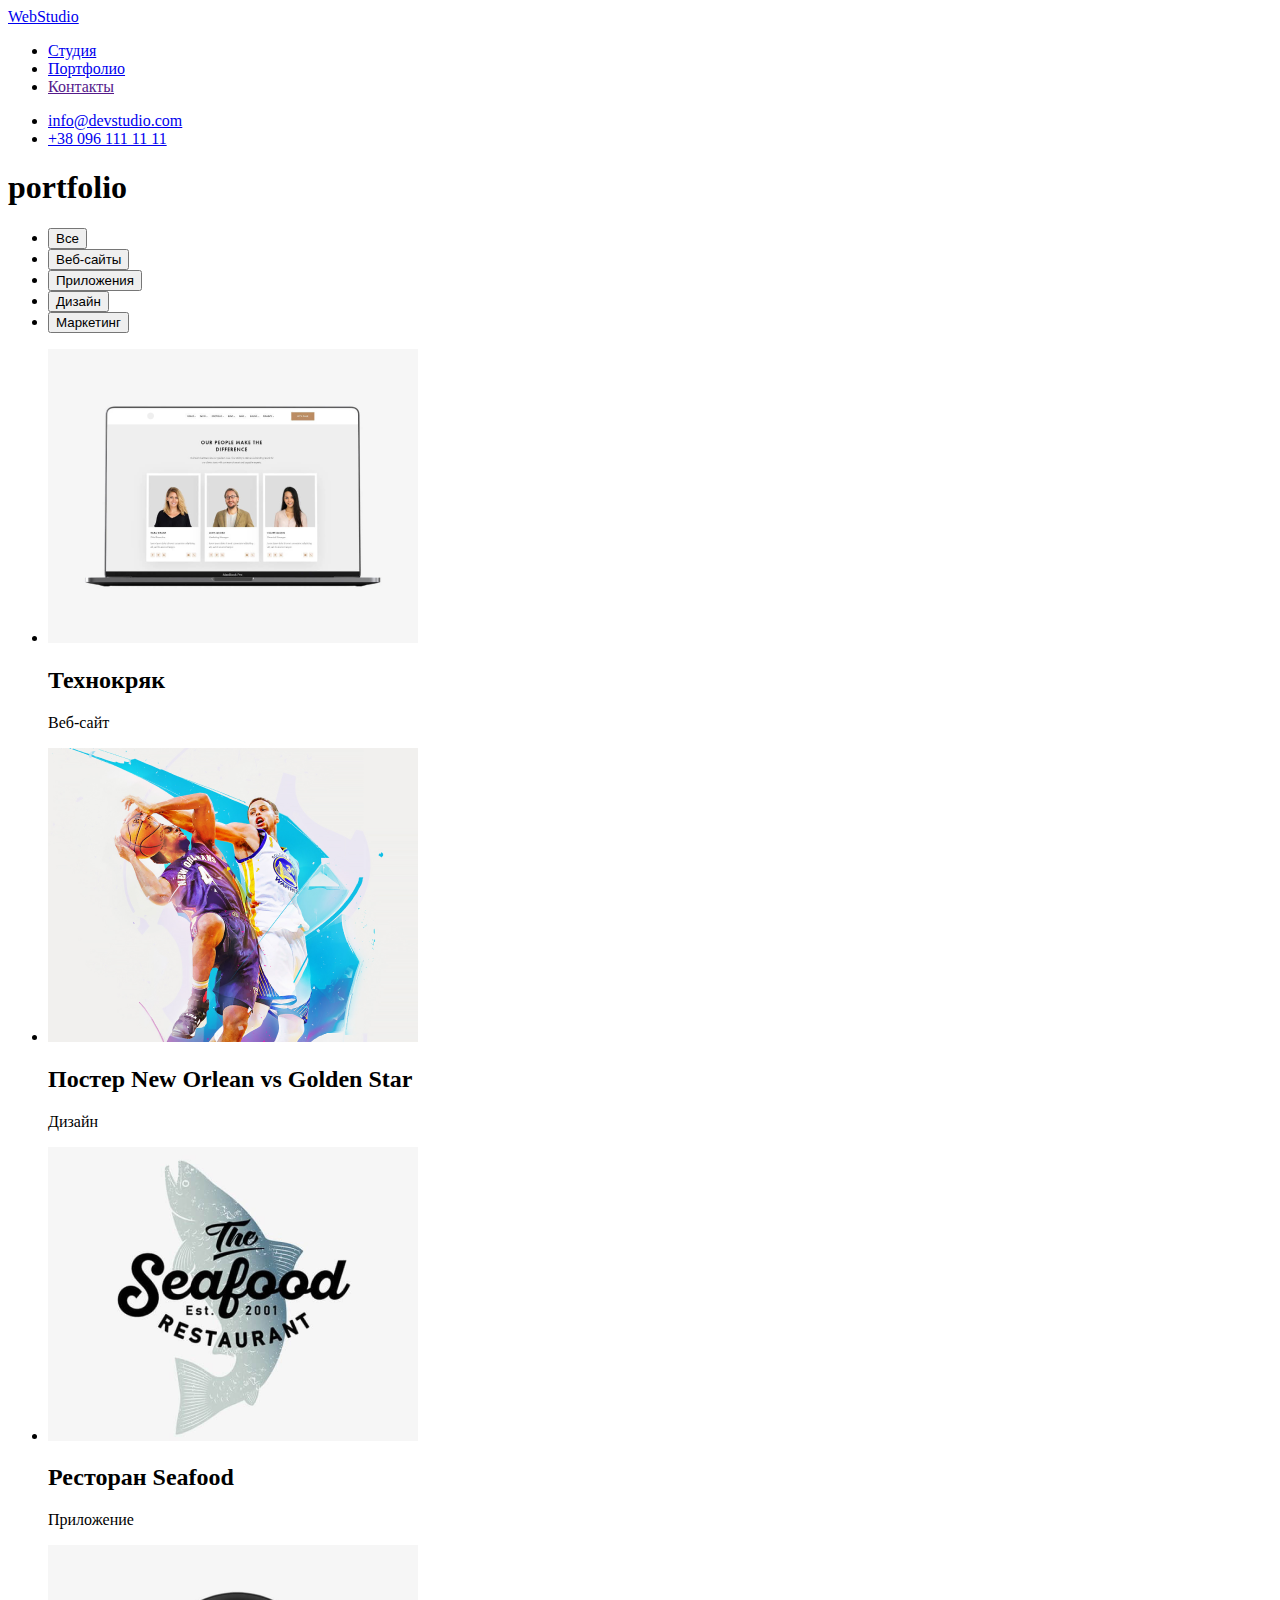
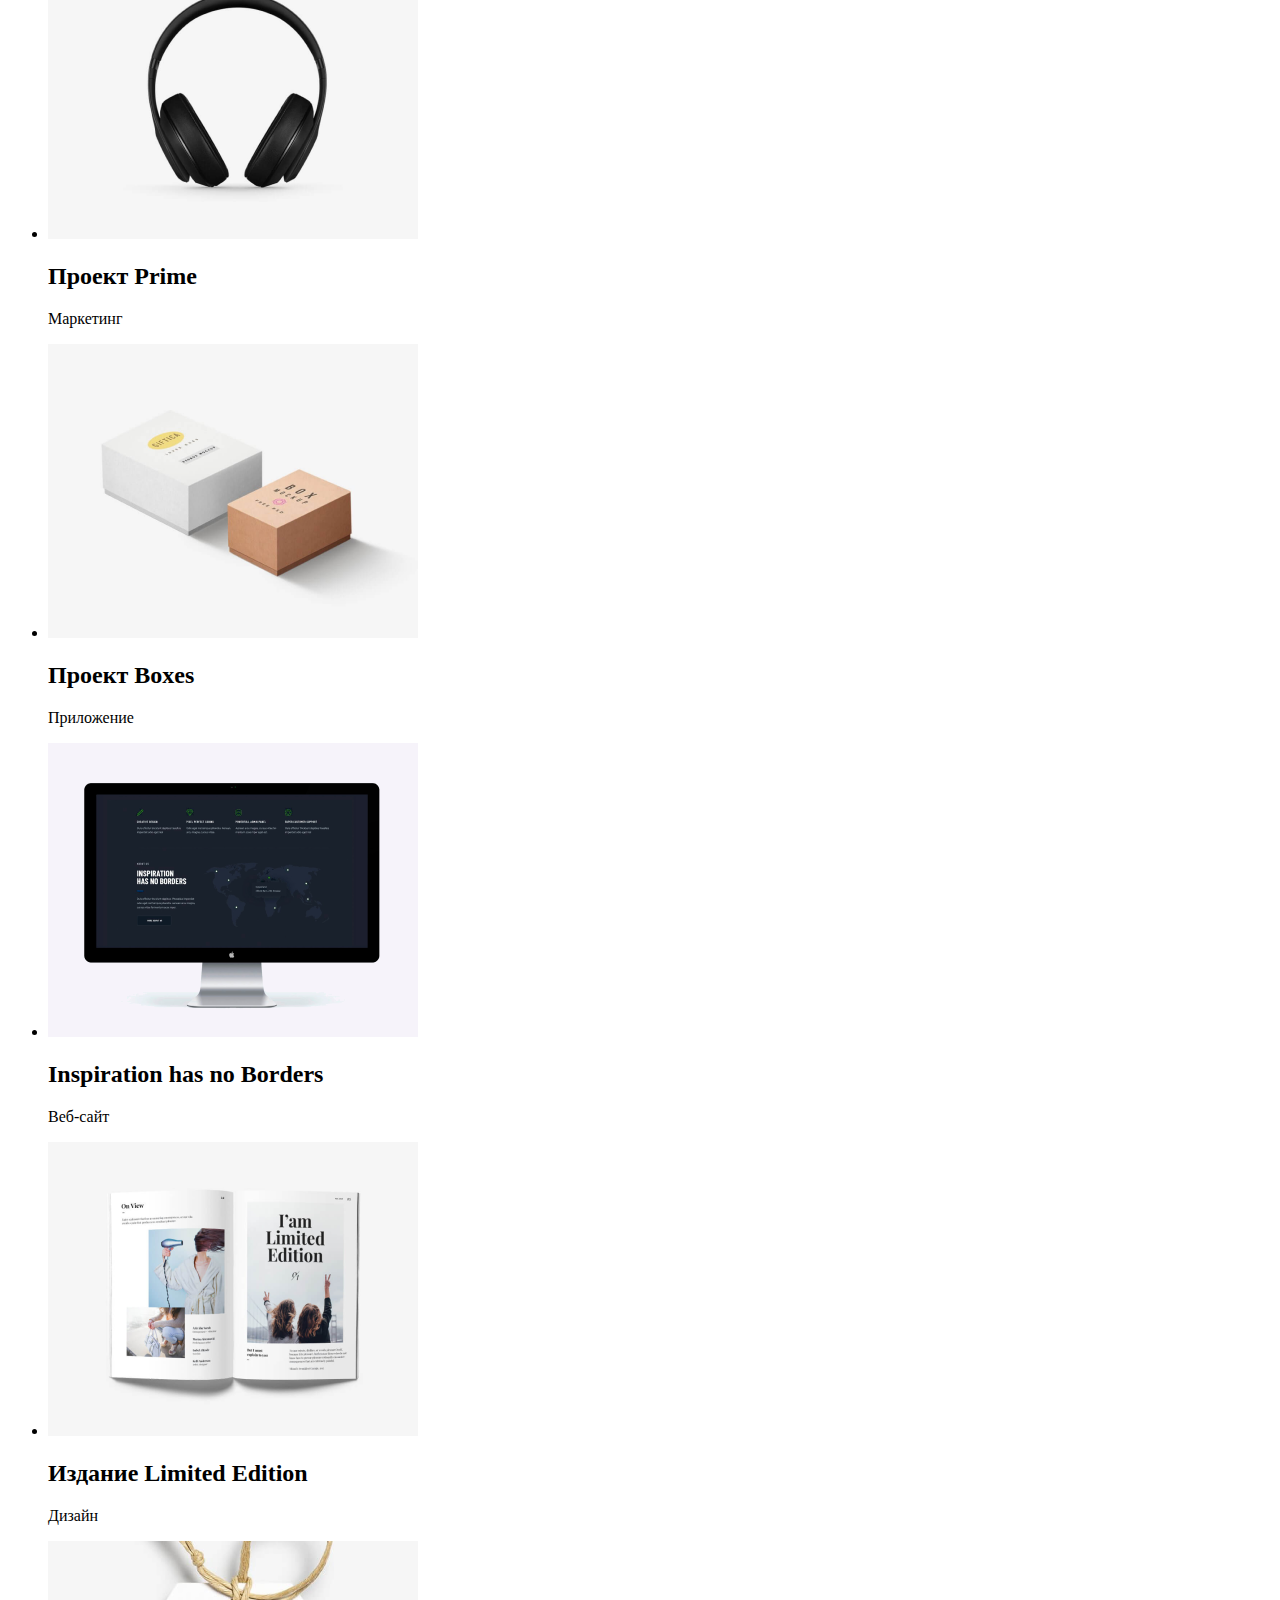
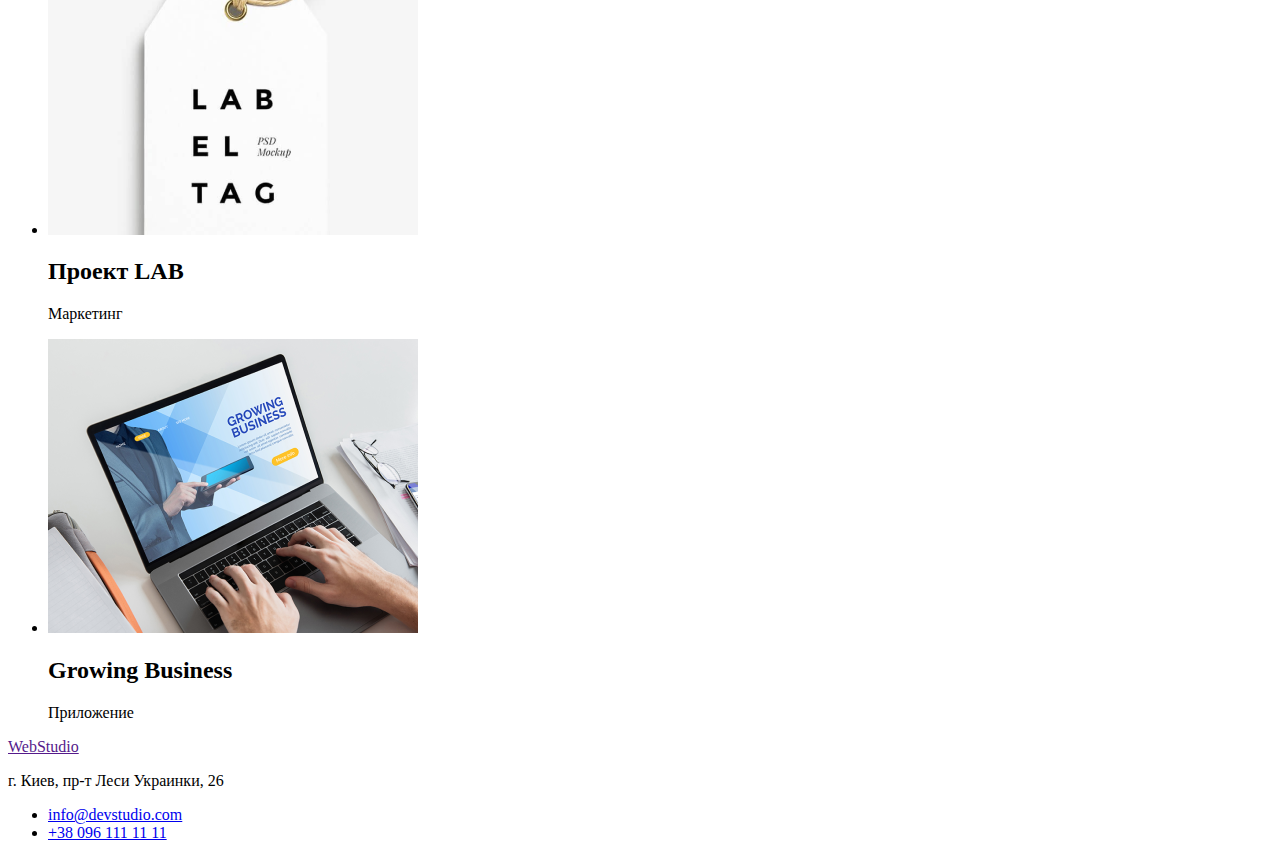
==== portfolio.html @ a1918a0c "hw-2-commit-1" ====
<!DOCTYPE html>
<html lang="ru">
  <head>
    <meta charset="UTF-8" />
    <meta name="viewport" content="width=device-width, initial-scale=1.0" />
    <title>Document</title>
    <link
      href="https://fonts.googleapis.com/css2?family=Raleway:wght@400;700&family=Roboto:wght@400;700&display=swap"
      rel="stylesheet"
    />
    <link rel="stylesheet" href="./css/styles.css" />
  </head>

  <body>
    <header>
      <nav>
        <a href="./index.html">
          WebStudio
        </a>

        <ul class="header-link">
          <li>
            <a href="./index.html">
              Студия
            </a>
          </li>
          <li>
            <a href="./portfolio.html">
              Портфолио
            </a>
          </li>
          <li>
            <a href="">
              Контакты
            </a>
          </li>
        </ul>
      </nav>
      <ul>
        <li>
          <a href="mailto:info@devstudio.com">info@devstudio.com</a>
        </li>

        <li>
          <a href="tel:+380961111111">+38 096 111 11 11</a>
        </li>
      </ul>
    </header>
    <main>
      <h1>portfolio</h1>
      <section>
        <ul>
          <li><button type="button">Все</button></li>
          <li><button type="button">Веб-сайты</button></li>
          <li><button type="button">Приложения</button></li>
          <li><button type="button">Дизайн</button></li>
          <li><button type="button">Маркетинг</button></li>
        </ul>

        <ul>
          <li>
            <img src="./img/portfolio1.png" alt="ноутбук с сайтом на экране" />
            <h2>Технокряк</h2>
            <p>Веб-сайт</p>
          </li>
          <li>
            <img src="./img/portfolio2.png" alt="постер с баскетболом" />
            <h2>Постер New Orlean vs Golden Star</h2>
            <p>Дизайн</p>
          </li>
          <li>
            <img src="./img/portfolio3.png" alt="логотип рыбного ресторана" />
            <h2>Ресторан Seafood</h2>
            <p>Приложение</p>
          </li>
          <li>
            <img src="./img/portfolio4.png  " alt="наушники" />
            <h2>Проект Prime</h2>
            <p>Маркетинг</p>
          </li>
          <li>
            <img src="./img/portfolio5.png" alt="две коробки" />
            <h2>Проект Boxes</h2>
            <p>Приложение</p>
          </li>
          <li>
            <img src="./img/portfolio6.png" alt="экран компьютера" />
            <h2>Inspiration has no Borders</h2>
            <p>Веб-сайт</p>
          </li>
          <li>
            <img src="./img/portfolio7.png" alt="открытая книга" />
            <h2>Издание Limited Edition</h2>
            <p>Дизайн</p>
          </li>
          <li>
            <img src="./img/portfolio8.png" alt="лейбл" />
            <h2>Проект LAB</h2>
            <p>Маркетинг</p>
          </li>
          <li>
            <img src="./img/portfolio9.png" alt="ноутбук" />
            <h2>Growing Business</h2>
            <p>Приложение</p>
          </li>
        </ul>
      </section>
    </main>
    <footer>
      <a href="">
        WebStudio
      </a>

      <p>г. Киев, пр-т Леси Украинки, 26</p>
      <ul>
        <li>
          <a href="mailto:info@devstudio.com">info@devstudio.com</a>
        </li>
        <li>
          <a href="tel:+380961111111">+38 096 111 11 11</a>
        </li>
      </ul>
    </footer>
  </body>
</html>
---- css/styles.css ----
.header {
  background-color: white;
a:hover {
  color: red;
}
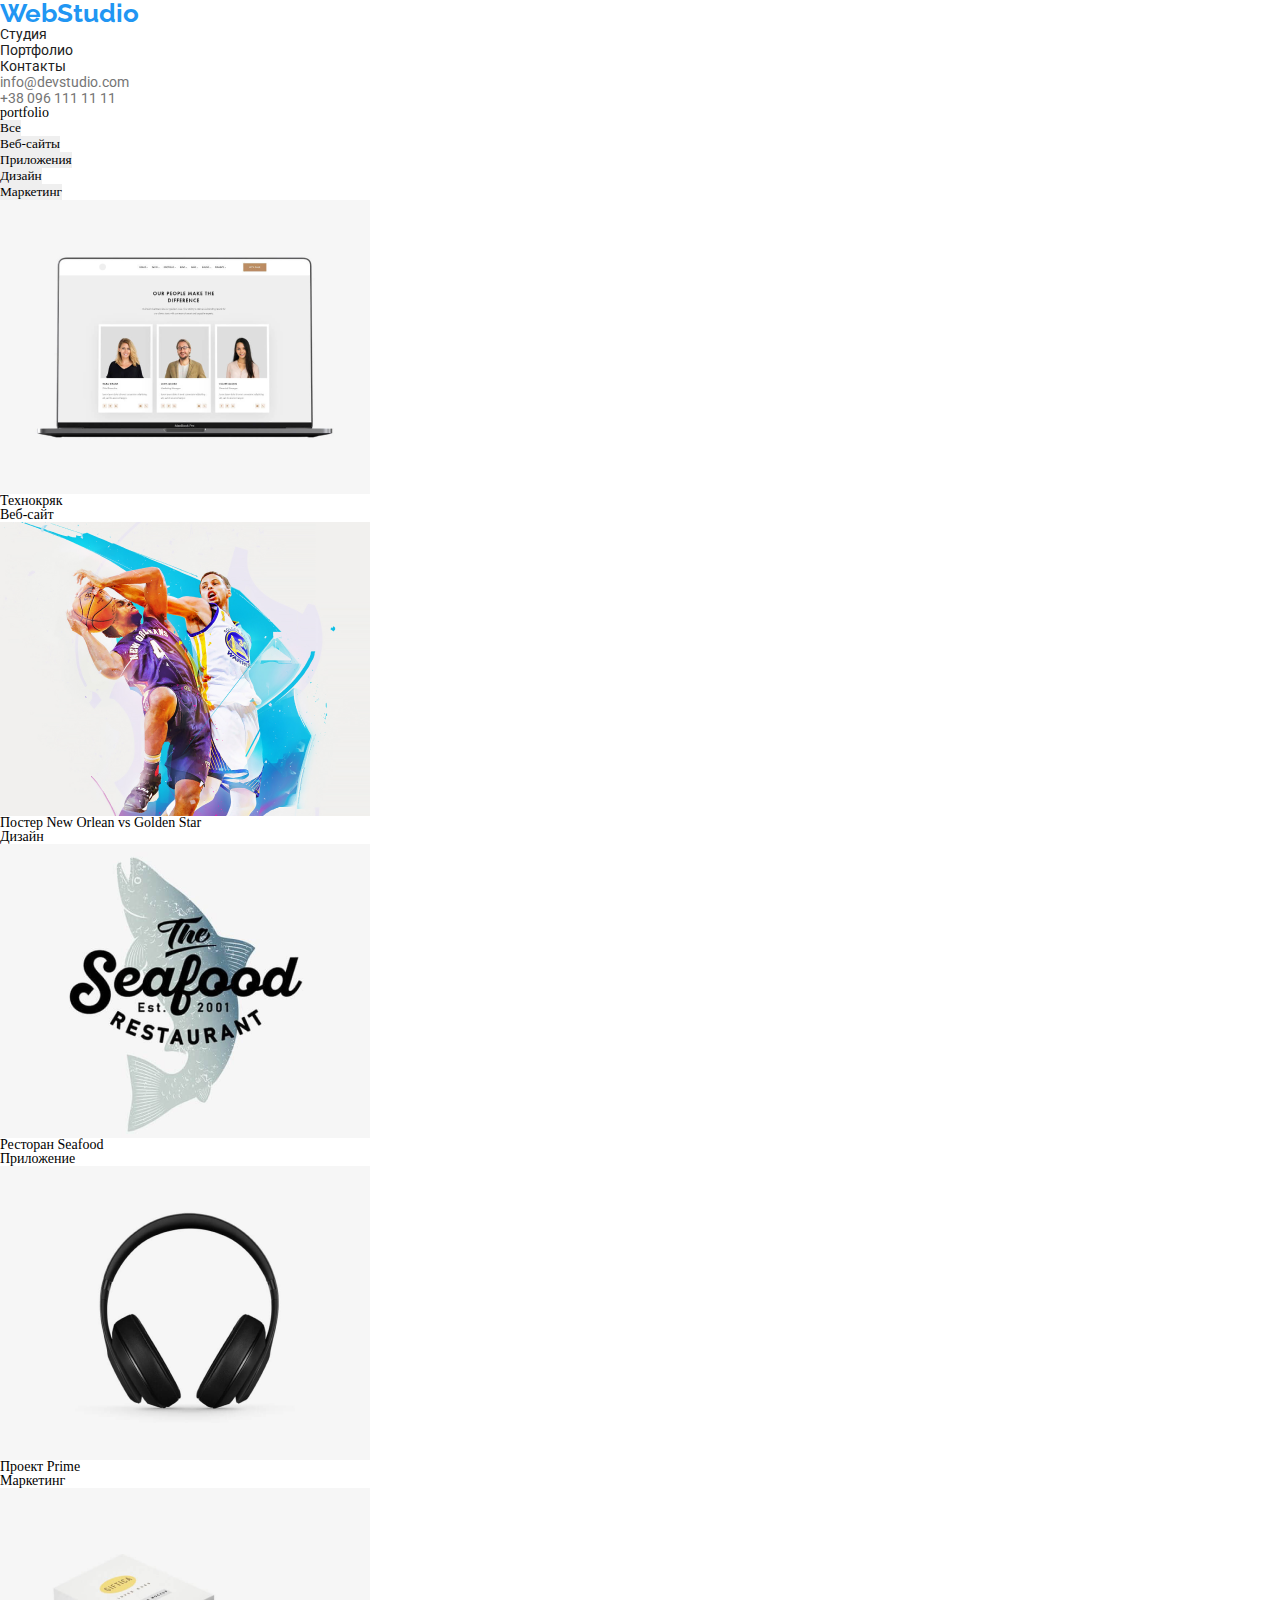
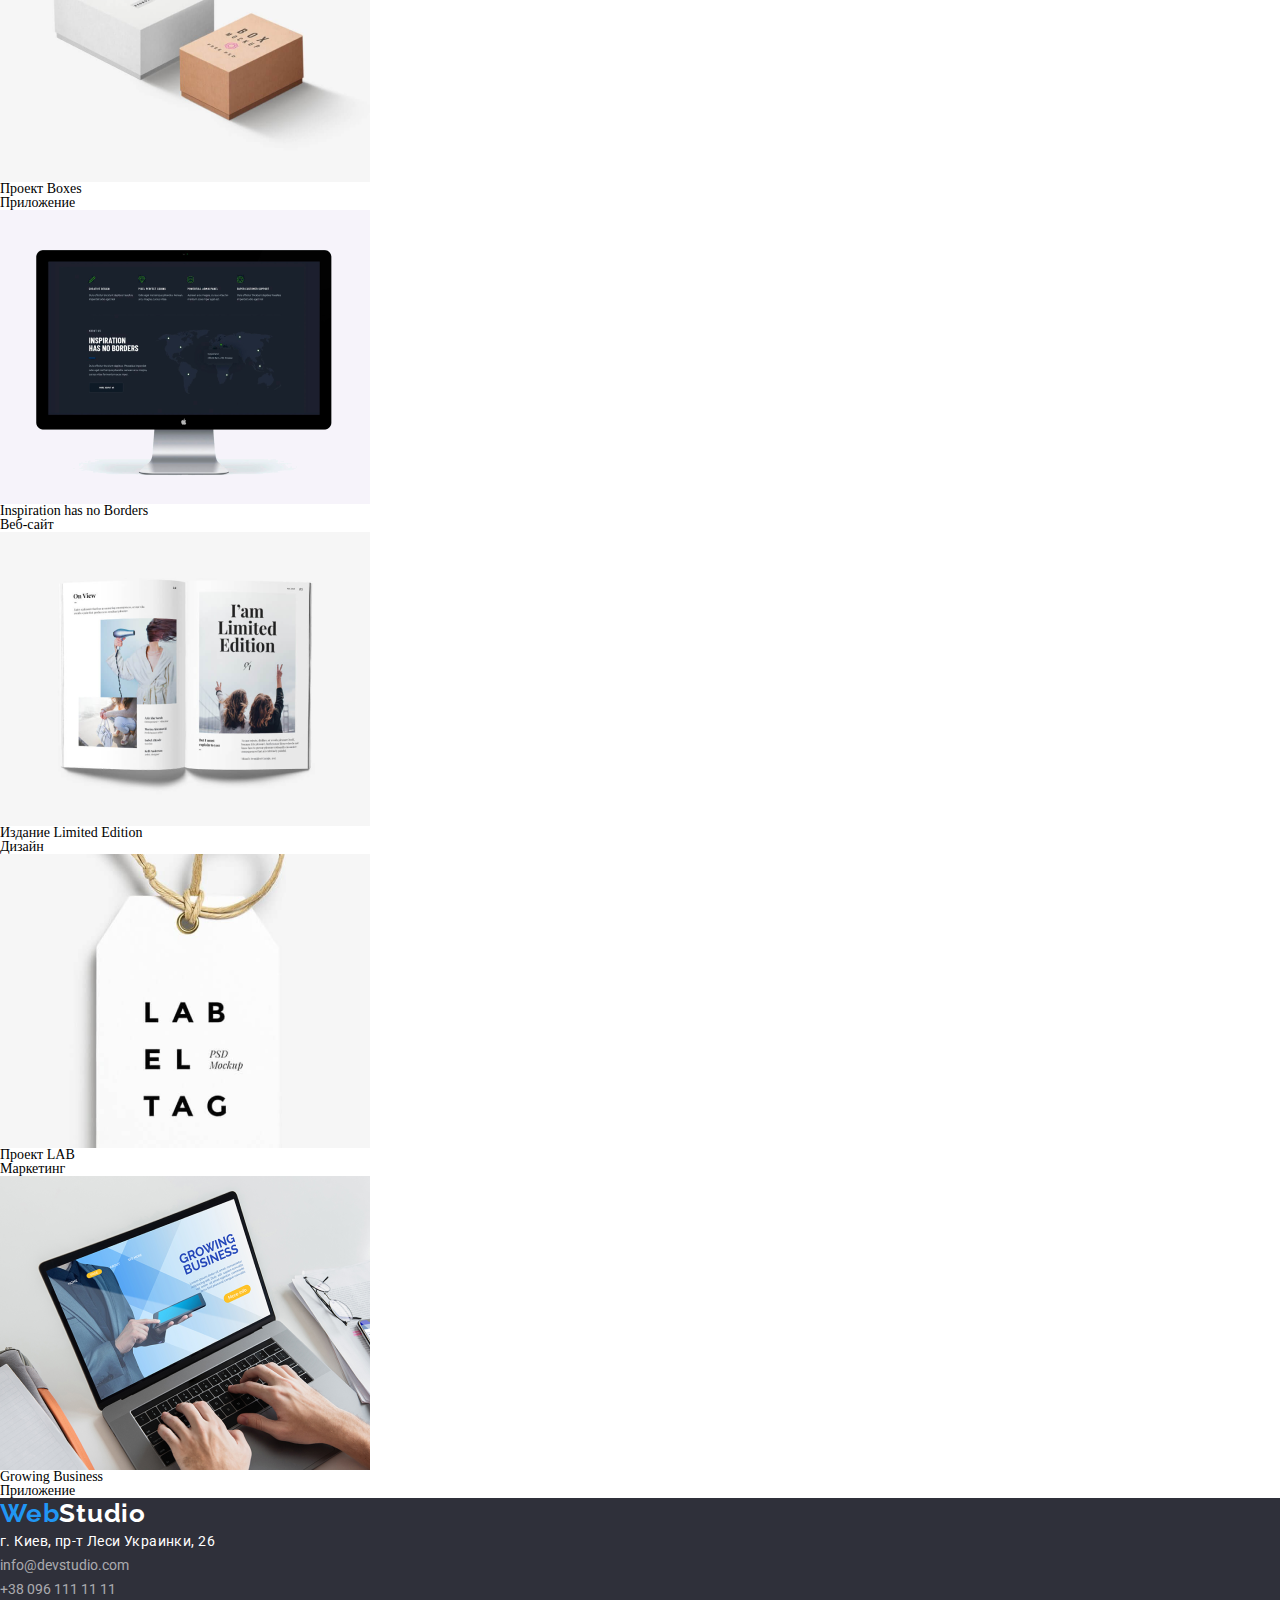
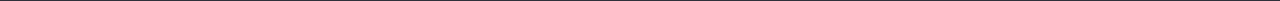
==== commit 3333541f: "monday code" ====
--- a/portfolio.html
+++ b/portfolio.html
@@ -8,41 +8,44 @@
       href="https://fonts.googleapis.com/css2?family=Raleway:wght@400;700&family=Roboto:wght@400;700&display=swap"
       rel="stylesheet"
     />
+    <link rel="stylesheet" href="./css/normalize.css" />
     <link rel="stylesheet" href="./css/styles.css" />
   </head>
-
   <body>
-    <header>
+    <header class="header-bg">
       <nav>
-        <a href="./index.html">
-          WebStudio
+        <a class="webstudio" href="./index.html">
+          <span class="web-blue">Web</span>Studio
         </a>
 
-        <ul class="header-link">
+        <ul class="header-ul-style">
           <li>
-            <a href="./index.html">
+            <a class="header-ul-style" href="./index.html">
               Студия
             </a>
           </li>
           <li>
-            <a href="./portfolio.html">
+            <a class="header-ul-style" href="./portfolio.html">
               Портфолио
             </a>
           </li>
           <li>
-            <a href="">
+            <a class="header-ul-style" href="">
               Контакты
             </a>
           </li>
         </ul>
       </nav>
-      <ul>
+      <ul class="header-contacts">
         <li>
-          <a href="mailto:info@devstudio.com">info@devstudio.com</a>
+          <a class="header-contacts" href="mailto:info@devstudio.com"
+            >info@devstudio.com</a
+          >
         </li>
-
         <li>
-          <a href="tel:+380961111111">+38 096 111 11 11</a>
+          <a class="header-contacts" href="tel:+380961111111"
+            >+38 096 111 11 11</a
+          >
         </li>
       </ul>
     </header>
@@ -107,17 +110,20 @@
       </section>
     </main>
     <footer>
-      <a href="">
-        WebStudio
+      <a class="webstudio-footer" href="./index.html">
+        <span class="web-blue">Web</span>Studio
       </a>
-
-      <p>г. Киев, пр-т Леси Украинки, 26</p>
+      <p class="footer-text">г. Киев, пр-т Леси Украинки, 26</p>
       <ul>
         <li>
-          <a href="mailto:info@devstudio.com">info@devstudio.com</a>
+          <a class="footer-contacts" href="mailto:info@devstudio.com"
+            >info@devstudio.com</a
+          >
         </li>
         <li>
-          <a href="tel:+380961111111">+38 096 111 11 11</a>
+          <a class="footer-contacts" href="tel:+380961111111"
+            >+38 096 111 11 11</a
+          >
         </li>
       </ul>
     </footer>
--- a/css/styles.css
+++ b/css/styles.css
@@ -1,5 +1,164 @@
-.header {
-  background-color: white;
+:root {
+  --main-bg-color: rgb(255, 255, 255);
+  --mainfont: Roboto;
+  --scndfont: Raleway;
+  --actcolor: #2196f3;
+}
+.header-bg {
+  background-color: var(--main-bg-color);
+}
 a:hover {
-  color: red;
+  color: var(--actcolor);
 }
+a:focus {
+  color: var(--actcolor);
+}
+.webstudio {
+  font-family: var(--scndfont);
+  font-style: normal;
+  font-weight: bold;
+  font-size: 26px;
+  color: #212121;
+}
+.web-blue {
+  color: var(--actcolor);
+}
+.header-ul-style {
+  font-family: var(--mainfont);
+  font-style: normal;
+  font-weight: 400;
+  font-size: 14px;
+  line-height: 16px;
+  color: #212121;
+}
+.header-contacts {
+  font-family: var(--mainfont);
+  font-style: normal;
+  font-weight: 400;
+  font-size: 14px;
+  line-height: 16px;
+  color: #757575;
+}
+.main-up {
+  background: #2f303a;
+  margin: 0px 0px 94px 0px;
+}
+.h1-class {
+  font-family: var(--mainfont);
+  font-style: normal;
+  font-weight: 900;
+  font-size: 44px;
+  line-height: 60px;
+  text-align: center;
+  letter-spacing: 0.06em;
+  text-transform: uppercase;
+  color: #ffffff;
+}
+.top-button {
+  background: #2196f3;
+  box-shadow: 0px 4px 4px rgba(0, 0, 0, 0.15);
+  border-radius: 4px;
+  font-family: var(--mainfont);
+  font-style: normal;
+  font-weight: bold;
+  color: #ffffff;
+}
+.h2-class {
+  display: none;
+}
+.four-peq {
+  margin: 0px 0px 94px 0px;
+}
+.four-peq-h3 {
+  font-family: Roboto;
+  font-style: normal;
+  font-weight: bold;
+  font-size: 14px;
+  line-height: 16px;
+  letter-spacing: 0.03em;
+  text-transform: uppercase;
+  color: #212121;
+}
+.four-peq-text {
+  font-family: Roboto;
+  font-style: normal;
+  font-weight: normal;
+  font-size: 14px;
+  line-height: 24px;
+  letter-spacing: 0.03em;
+  color: #757575;
+}
+.h2-chem {
+  font-family: Roboto;
+  font-style: normal;
+  font-weight: bold;
+  font-size: 36px;
+  line-height: 42px;
+  text-align: center;
+  letter-spacing: 0.03em;
+  color: #212121;
+}
+.chem-ul {
+  padding: auto;
+  margin: auto;
+}
+.team {
+}
+.team-h2 {
+  font-family: Roboto;
+  font-style: normal;
+  font-weight: bold;
+  font-size: 36px;
+  line-height: 42px;
+  text-align: center;
+  letter-spacing: 0.03em;
+  color: #212121;
+}
+.team-h3 {
+  font-family: Roboto;
+  font-style: normal;
+  font-weight: bold;
+  font-size: 14px;
+  line-height: 16px;
+  letter-spacing: 0.03em;
+  text-transform: uppercase;
+  color: #212121;
+}
+.team-text {
+  font-family: Roboto;
+  font-style: normal;
+  font-weight: normal;
+  font-size: 14px;
+  line-height: 24px;
+  letter-spacing: 0.03em;
+  color: #757575;
+}
+footer {
+  background: #2f303a;
+}
+.webstudio-footer {
+  font-family: Raleway;
+  font-style: normal;
+  font-weight: bold;
+  font-size: 26px;
+  line-height: 31px;
+  letter-spacing: 0.03em;
+  color: rgb(255, 255, 255);
+}
+.footer-text {
+  font-family: Roboto;
+  font-style: normal;
+  font-weight: normal;
+  font-size: 14px;
+  line-height: 24px;
+  letter-spacing: 0.03em;
+  color: #ffffff;
+}
+.footer-contacts {
+  font-family: Roboto;
+  font-style: normal;
+  font-weight: normal;
+  font-size: 14px;
+  line-height: 24px;
+  color: rgba(255, 255, 255, 0.6);
+}
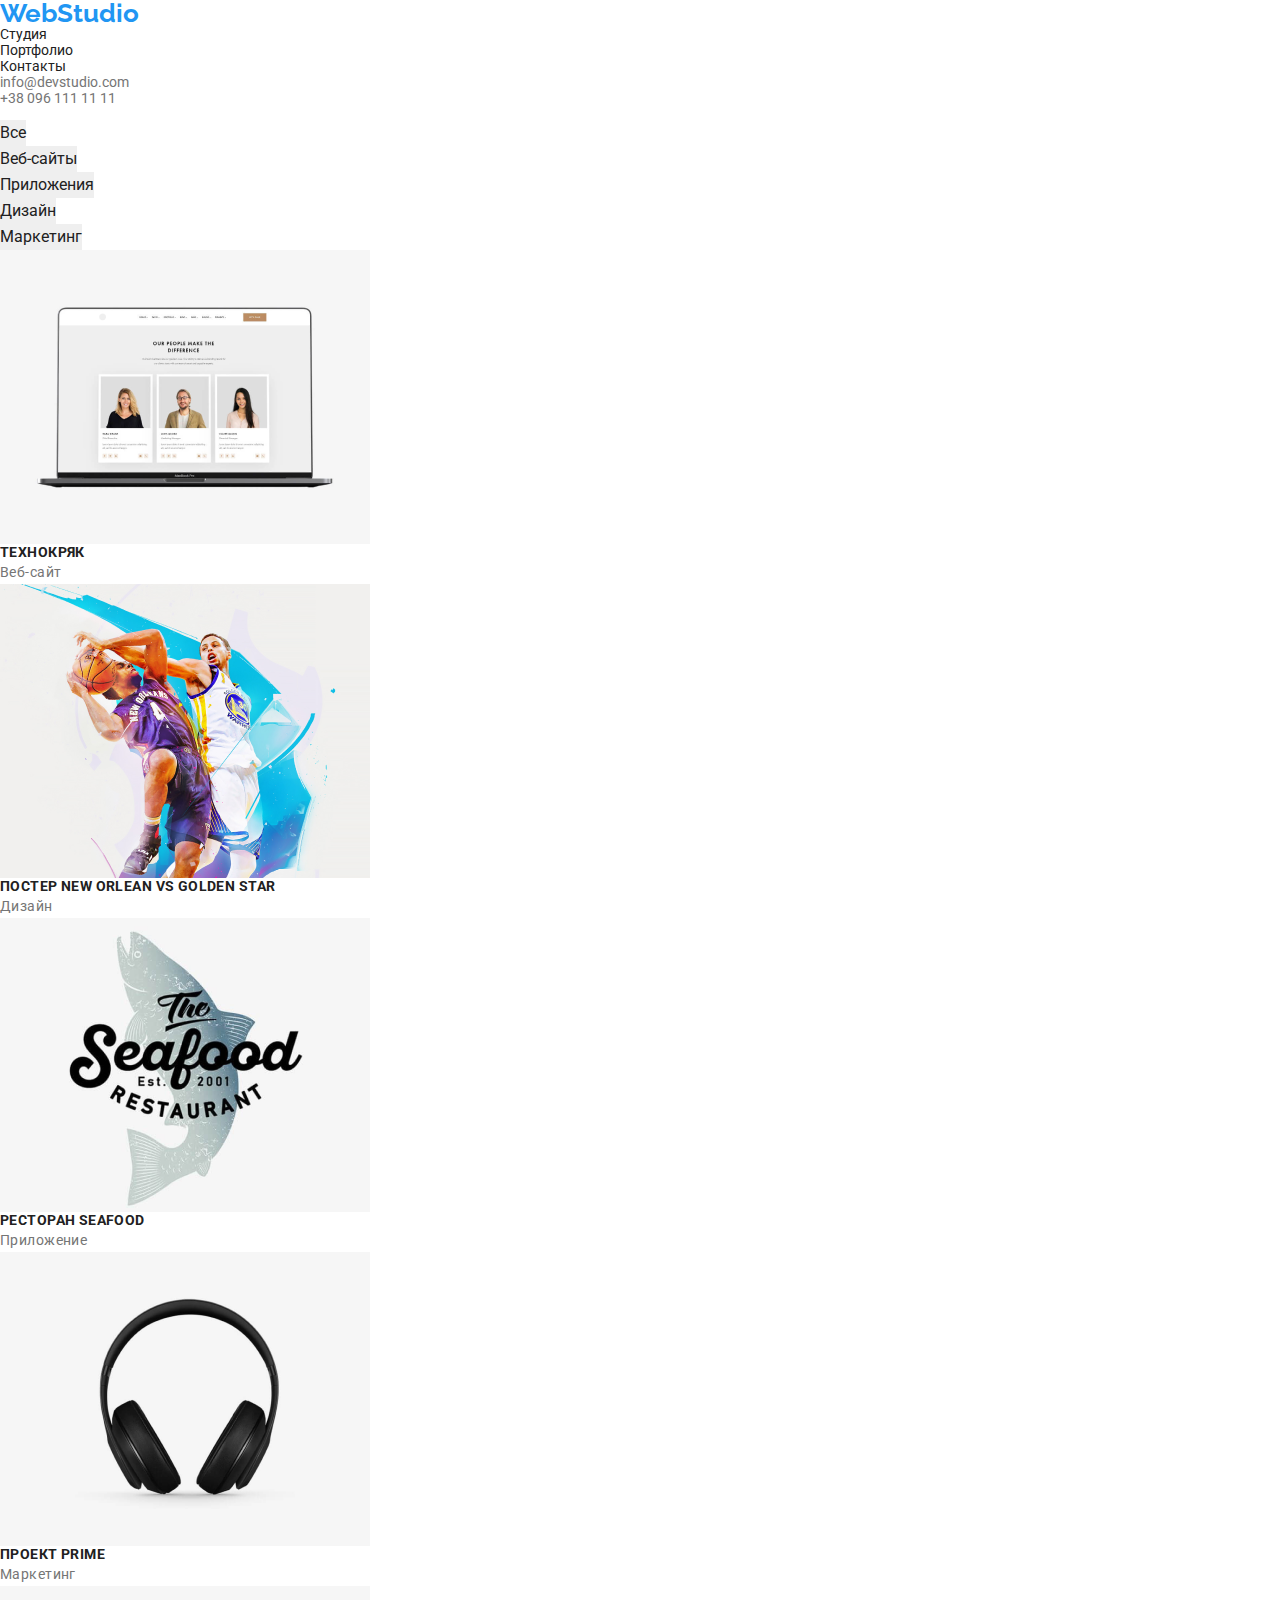
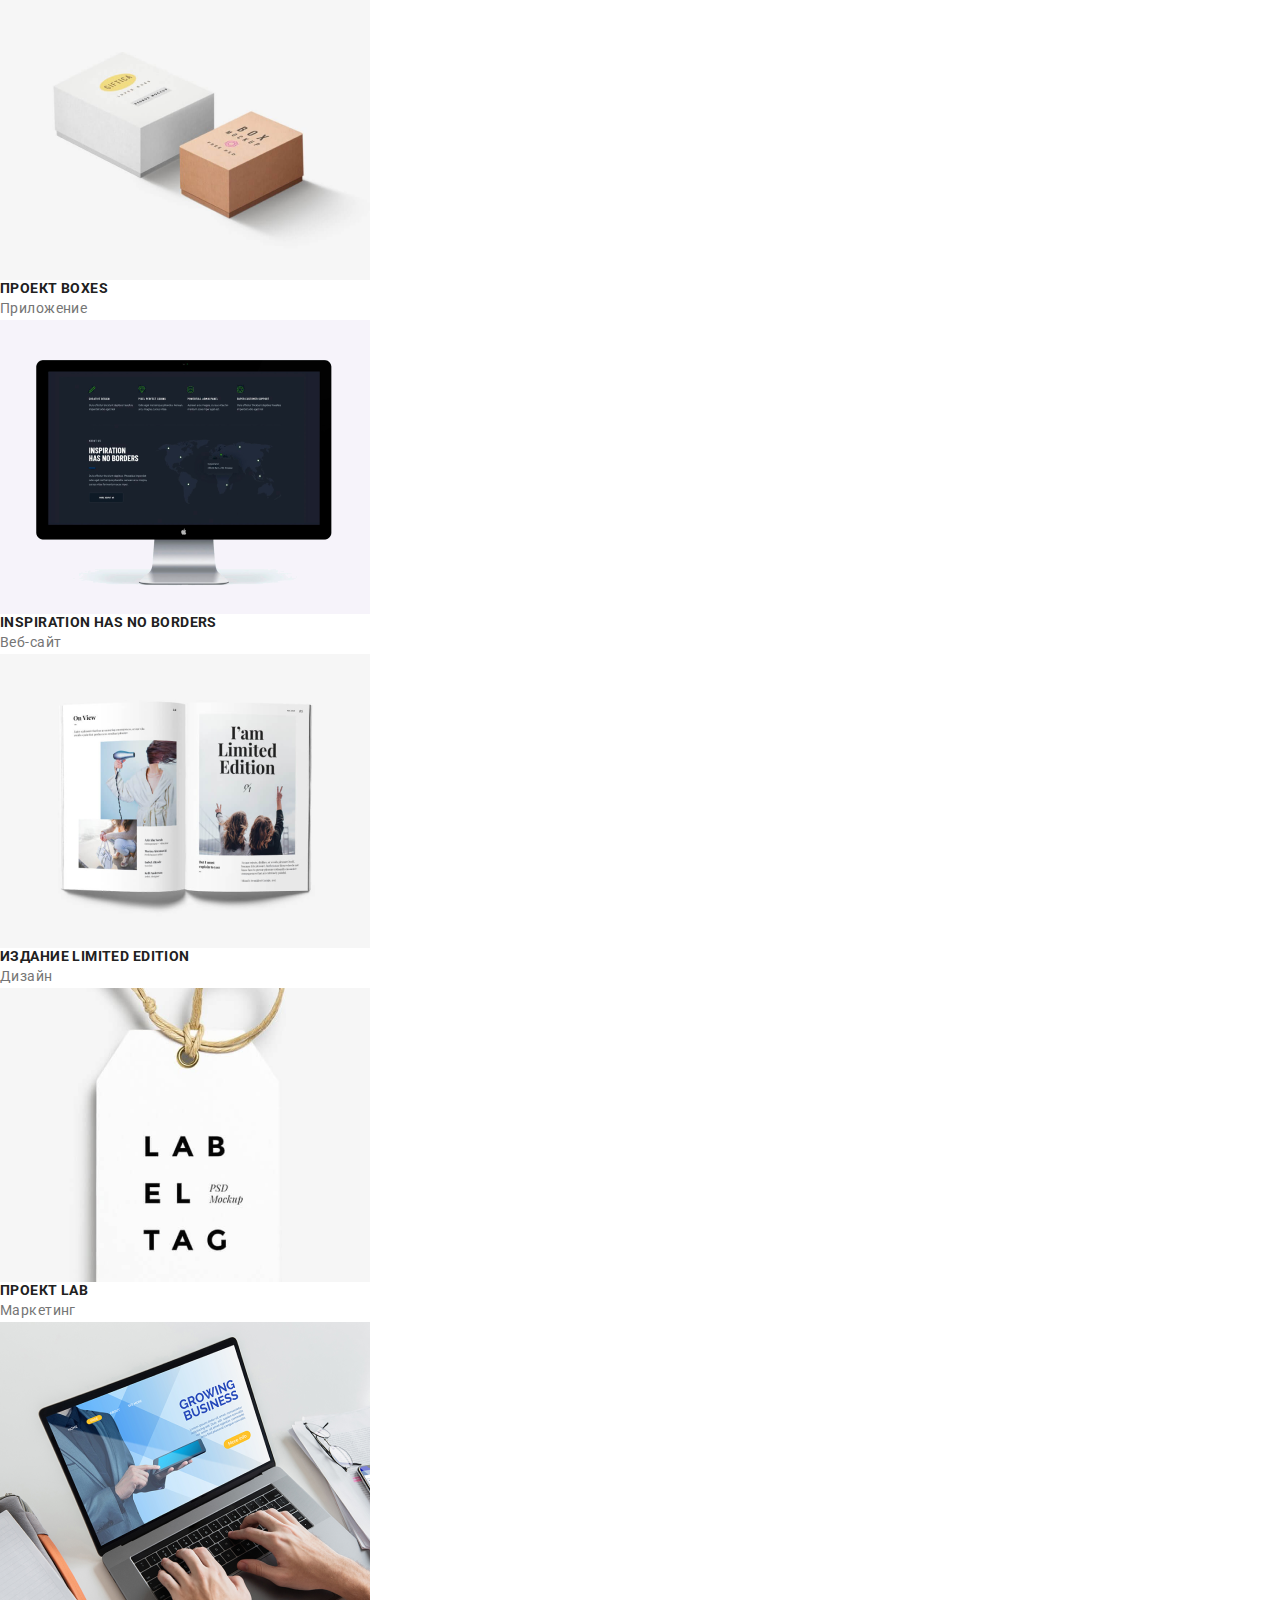
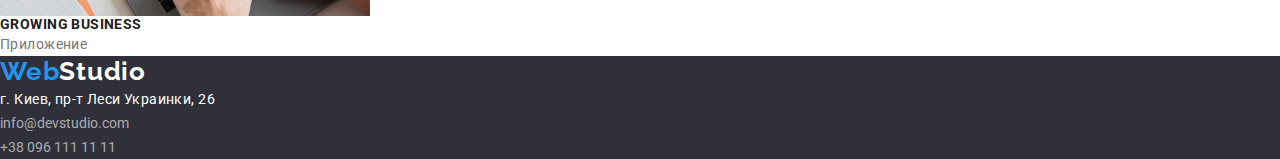
==== commit 6193c3f8: "hw-02-finish" ====
--- a/portfolio.html
+++ b/portfolio.html
@@ -50,61 +50,69 @@
       </ul>
     </header>
     <main>
-      <h1>portfolio</h1>
+      <h1 class="h1-portfolio">portfolio</h1>
       <section>
         <ul>
-          <li><button type="button">Все</button></li>
-          <li><button type="button">Веб-сайты</button></li>
-          <li><button type="button">Приложения</button></li>
-          <li><button type="button">Дизайн</button></li>
-          <li><button type="button">Маркетинг</button></li>
+          <li><button class="button-portfolio" type="button">Все</button></li>
+          <li>
+            <button class="button-portfolio" type="button">Веб-сайты</button>
+          </li>
+          <li>
+            <button class="button-portfolio" type="button">Приложения</button>
+          </li>
+          <li>
+            <button class="button-portfolio" type="button">Дизайн</button>
+          </li>
+          <li>
+            <button class="button-portfolio" type="button">Маркетинг</button>
+          </li>
         </ul>
 
         <ul>
           <li>
             <img src="./img/portfolio1.png" alt="ноутбук с сайтом на экране" />
-            <h2>Технокряк</h2>
-            <p>Веб-сайт</p>
+            <h2 class="team-h3">Технокряк</h2>
+            <p class="team-text">Веб-сайт</p>
           </li>
           <li>
             <img src="./img/portfolio2.png" alt="постер с баскетболом" />
-            <h2>Постер New Orlean vs Golden Star</h2>
-            <p>Дизайн</p>
+            <h2 class="team-h3">Постер New Orlean vs Golden Star</h2>
+            <p class="team-text">Дизайн</p>
           </li>
           <li>
             <img src="./img/portfolio3.png" alt="логотип рыбного ресторана" />
-            <h2>Ресторан Seafood</h2>
-            <p>Приложение</p>
+            <h2 class="team-h3">Ресторан Seafood</h2>
+            <p class="team-text">Приложение</p>
           </li>
           <li>
             <img src="./img/portfolio4.png  " alt="наушники" />
-            <h2>Проект Prime</h2>
-            <p>Маркетинг</p>
+            <h2 class="team-h3">Проект Prime</h2>
+            <p class="team-text">Маркетинг</p>
           </li>
           <li>
             <img src="./img/portfolio5.png" alt="две коробки" />
-            <h2>Проект Boxes</h2>
-            <p>Приложение</p>
+            <h2 class="team-h3">Проект Boxes</h2>
+            <p class="team-text">Приложение</p>
           </li>
           <li>
             <img src="./img/portfolio6.png" alt="экран компьютера" />
-            <h2>Inspiration has no Borders</h2>
-            <p>Веб-сайт</p>
+            <h2 class="team-h3">Inspiration has no Borders</h2>
+            <p class="team-text">Веб-сайт</p>
           </li>
           <li>
             <img src="./img/portfolio7.png" alt="открытая книга" />
-            <h2>Издание Limited Edition</h2>
-            <p>Дизайн</p>
+            <h2 class="team-h3">Издание Limited Edition</h2>
+            <p class="team-text">Дизайн</p>
           </li>
           <li>
             <img src="./img/portfolio8.png" alt="лейбл" />
-            <h2>Проект LAB</h2>
-            <p>Маркетинг</p>
+            <h2 class="team-h3">Проект LAB</h2>
+            <p class="team-text">Маркетинг</p>
           </li>
           <li>
             <img src="./img/portfolio9.png" alt="ноутбук" />
-            <h2>Growing Business</h2>
-            <p>Приложение</p>
+            <h2 class="team-h3">Growing Business</h2>
+            <p class="team-text">Приложение</p>
           </li>
         </ul>
       </section>
--- a/css/styles.css
+++ b/css/styles.css
@@ -70,7 +70,7 @@
   margin: 0px 0px 94px 0px;
 }
 .four-peq-h3 {
-  font-family: Roboto;
+  font-family: var(--mainfont);
   font-style: normal;
   font-weight: bold;
   font-size: 14px;
@@ -80,7 +80,7 @@
   color: #212121;
 }
 .four-peq-text {
-  font-family: Roboto;
+  font-family: var(--mainfont);
   font-style: normal;
   font-weight: normal;
   font-size: 14px;
@@ -89,7 +89,7 @@
   color: #757575;
 }
 .h2-chem {
-  font-family: Roboto;
+  font-family: var(--mainfont);
   font-style: normal;
   font-weight: bold;
   font-size: 36px;
@@ -105,7 +105,7 @@
 .team {
 }
 .team-h2 {
-  font-family: Roboto;
+  font-family: var(--mainfont);
   font-style: normal;
   font-weight: bold;
   font-size: 36px;
@@ -115,7 +115,7 @@
   color: #212121;
 }
 .team-h3 {
-  font-family: Roboto;
+  font-family: var(--mainfont);
   font-style: normal;
   font-weight: bold;
   font-size: 14px;
@@ -125,7 +125,7 @@
   color: #212121;
 }
 .team-text {
-  font-family: Roboto;
+  font-family: var(--mainfont);
   font-style: normal;
   font-weight: normal;
   font-size: 14px;
@@ -137,7 +137,7 @@
   background: #2f303a;
 }
 .webstudio-footer {
-  font-family: Raleway;
+  font-family: var(--scndfont);
   font-style: normal;
   font-weight: bold;
   font-size: 26px;
@@ -146,7 +146,7 @@
   color: rgb(255, 255, 255);
 }
 .footer-text {
-  font-family: Roboto;
+  font-family: var(--mainfont);
   font-style: normal;
   font-weight: normal;
   font-size: 14px;
@@ -155,10 +155,31 @@
   color: #ffffff;
 }
 .footer-contacts {
-  font-family: Roboto;
+  font-family: var(--mainfont);
   font-style: normal;
   font-weight: normal;
   font-size: 14px;
   line-height: 24px;
   color: rgba(255, 255, 255, 0.6);
 }
+.h1-portfolio {
+  opacity: 0;
+}
+.button-portfolio {
+  font-family: var(--mainfont);
+  font-style: normal;
+  font-weight: 400;
+  font-size: 16px;
+  line-height: 26px;
+  text-align: center;
+  color: #212121;
+}
+.button-portfolio:hover {
+  background: var(--actcolor);
+  box-shadow: 0px 4px 4px rgba(0, 0, 0, 0.15);
+  border-radius: 4px;
+  font-family: var(--mainfont);
+  font-style: normal;
+  font-weight: bold;
+  color: #ffffff;
+}
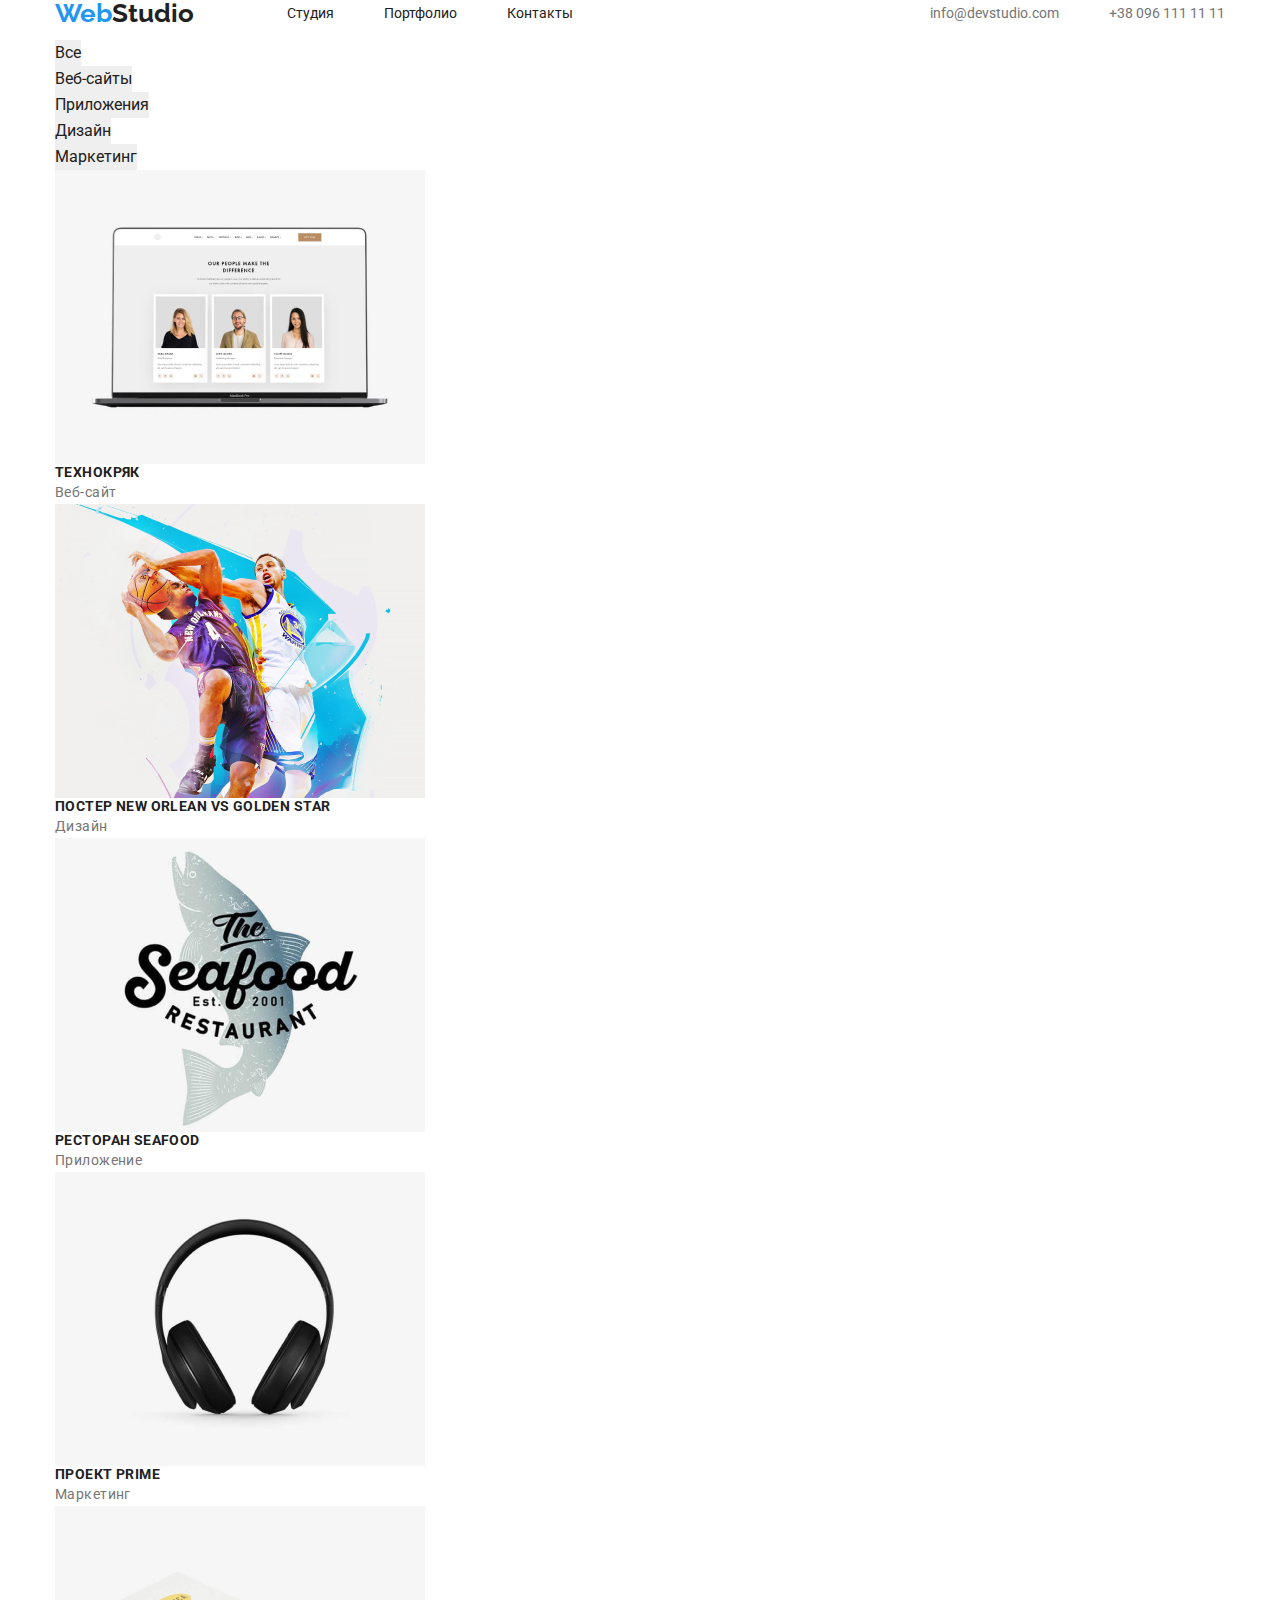
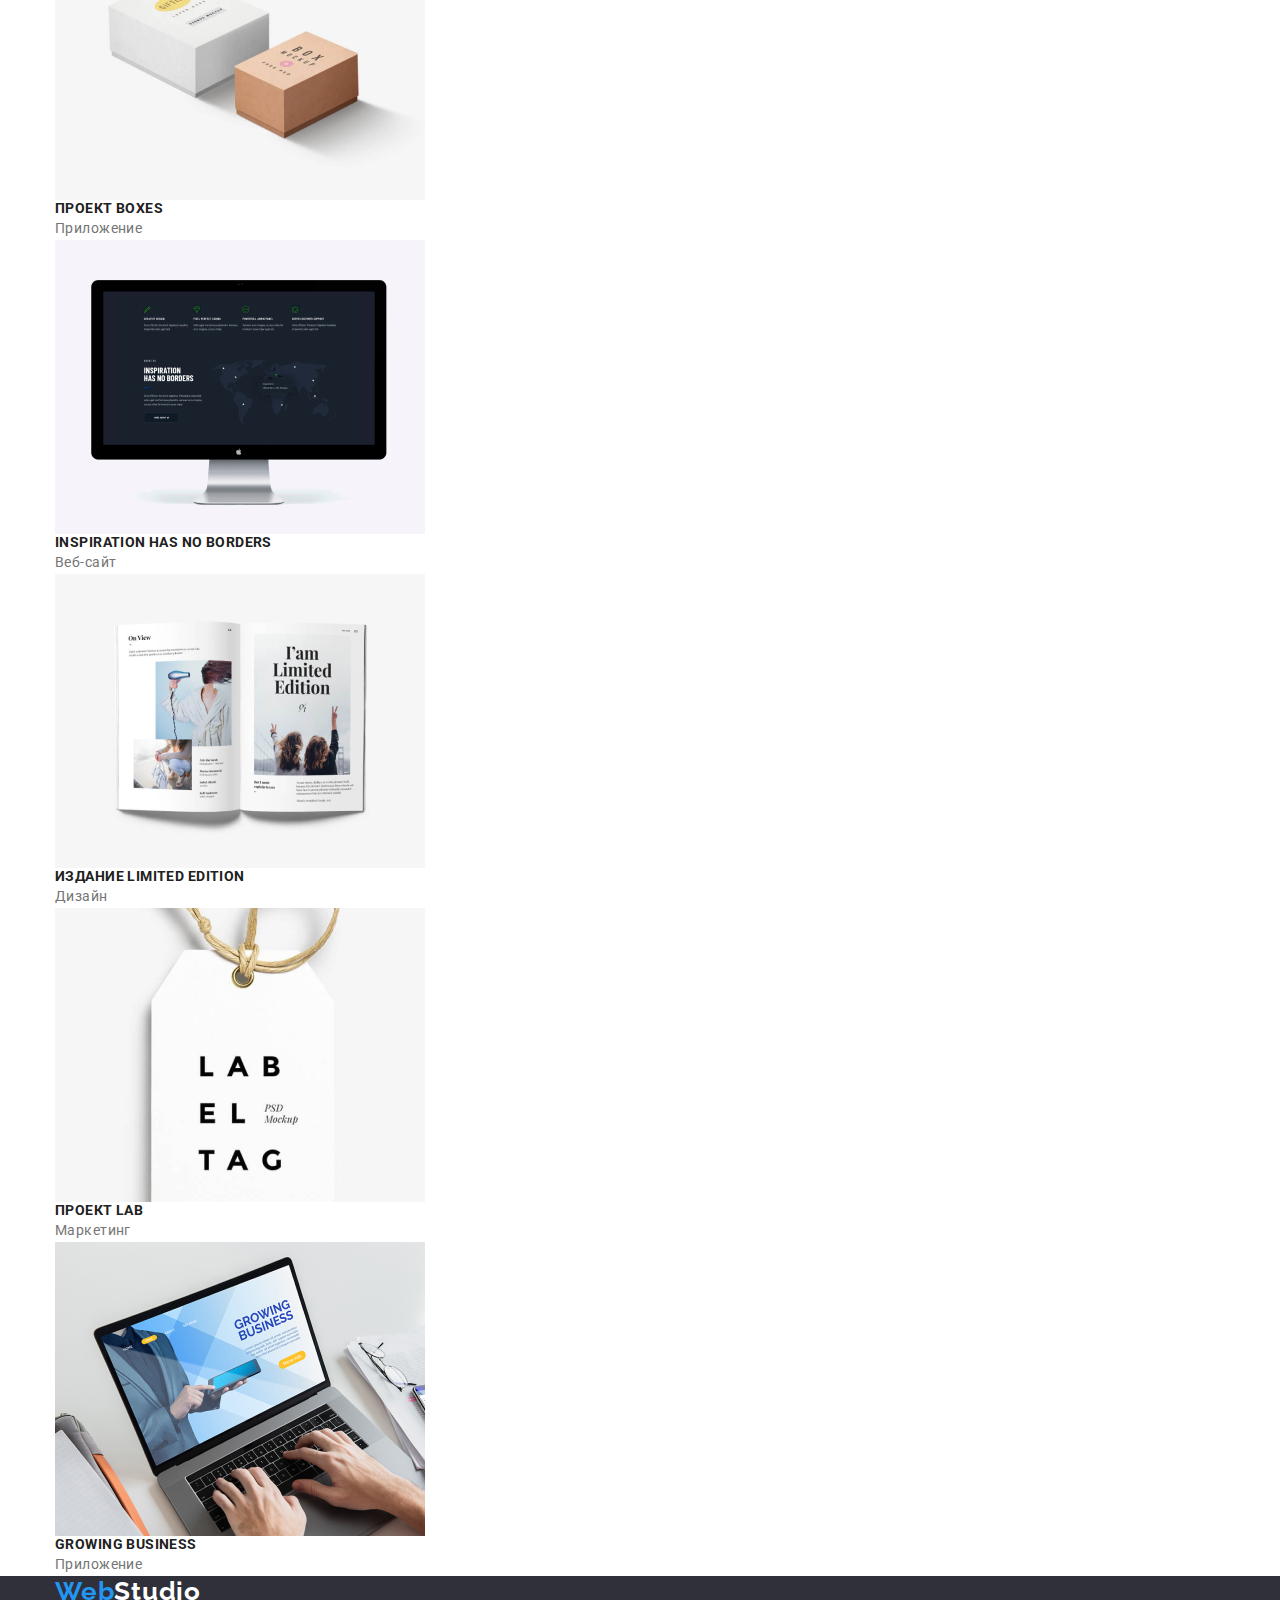
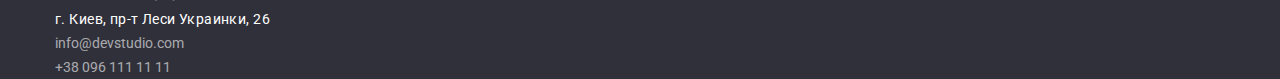
==== commit 09935687: "header" ====
--- a/portfolio.html
+++ b/portfolio.html
@@ -13,127 +13,139 @@
   </head>
   <body>
     <header class="header-bg">
-      <nav>
-        <a class="webstudio" href="./index.html">
-          <span class="web-blue">Web</span>Studio
-        </a>
+      <div class="container flexbox">
+        <nav class="navigation">
+          <a class="webstudio" href="./index.html">
+            <span class="web-blue">Web</span>Studio
+          </a>
 
-        <ul class="header-ul-style">
+          <ul class="header-ul-style">
+            <li>
+              <a class="header-ul-style header-ul-style-mr" href="./index.html">
+                Студия
+              </a>
+            </li>
+            <li>
+              <a
+                class="header-ul-style header-ul-style-mr"
+                href="./portfolio.html"
+              >
+                Портфолио
+              </a>
+            </li>
+            <li>
+              <a class="header-ul-style" href=""> Контакты </a>
+            </li>
+          </ul>
+        </nav>
+        <ul class="header-contacts">
           <li>
-            <a class="header-ul-style" href="./index.html">
-              Студия
-            </a>
+            <a
+              class="header-contacts header-contacts-mr"
+              href="mailto:info@devstudio.com"
+              >info@devstudio.com</a
+            >
           </li>
           <li>
-            <a class="header-ul-style" href="./portfolio.html">
-              Портфолио
-            </a>
-          </li>
-          <li>
-            <a class="header-ul-style" href="">
-              Контакты
-            </a>
+            <a class="header-contacts" href="tel:+380961111111"
+              >+38 096 111 11 11</a
+            >
           </li>
         </ul>
-      </nav>
-      <ul class="header-contacts">
-        <li>
-          <a class="header-contacts" href="mailto:info@devstudio.com"
-            >info@devstudio.com</a
-          >
-        </li>
-        <li>
-          <a class="header-contacts" href="tel:+380961111111"
-            >+38 096 111 11 11</a
-          >
-        </li>
-      </ul>
+      </div>
     </header>
     <main>
       <h1 class="h1-portfolio">portfolio</h1>
       <section>
-        <ul>
-          <li><button class="button-portfolio" type="button">Все</button></li>
-          <li>
-            <button class="button-portfolio" type="button">Веб-сайты</button>
-          </li>
-          <li>
-            <button class="button-portfolio" type="button">Приложения</button>
-          </li>
-          <li>
-            <button class="button-portfolio" type="button">Дизайн</button>
-          </li>
-          <li>
-            <button class="button-portfolio" type="button">Маркетинг</button>
-          </li>
-        </ul>
+        <div class="container">
+          <ul>
+            <li><button class="button-portfolio" type="button">Все</button></li>
+            <li>
+              <button class="button-portfolio" type="button">Веб-сайты</button>
+            </li>
+            <li>
+              <button class="button-portfolio" type="button">Приложения</button>
+            </li>
+            <li>
+              <button class="button-portfolio" type="button">Дизайн</button>
+            </li>
+            <li>
+              <button class="button-portfolio" type="button">Маркетинг</button>
+            </li>
+          </ul>
 
-        <ul>
-          <li>
-            <img src="./img/portfolio1.png" alt="ноутбук с сайтом на экране" />
-            <h2 class="team-h3">Технокряк</h2>
-            <p class="team-text">Веб-сайт</p>
-          </li>
-          <li>
-            <img src="./img/portfolio2.png" alt="постер с баскетболом" />
-            <h2 class="team-h3">Постер New Orlean vs Golden Star</h2>
-            <p class="team-text">Дизайн</p>
-          </li>
-          <li>
-            <img src="./img/portfolio3.png" alt="логотип рыбного ресторана" />
-            <h2 class="team-h3">Ресторан Seafood</h2>
-            <p class="team-text">Приложение</p>
-          </li>
-          <li>
-            <img src="./img/portfolio4.png  " alt="наушники" />
-            <h2 class="team-h3">Проект Prime</h2>
-            <p class="team-text">Маркетинг</p>
-          </li>
-          <li>
-            <img src="./img/portfolio5.png" alt="две коробки" />
-            <h2 class="team-h3">Проект Boxes</h2>
-            <p class="team-text">Приложение</p>
-          </li>
-          <li>
-            <img src="./img/portfolio6.png" alt="экран компьютера" />
-            <h2 class="team-h3">Inspiration has no Borders</h2>
-            <p class="team-text">Веб-сайт</p>
-          </li>
-          <li>
-            <img src="./img/portfolio7.png" alt="открытая книга" />
-            <h2 class="team-h3">Издание Limited Edition</h2>
-            <p class="team-text">Дизайн</p>
-          </li>
-          <li>
-            <img src="./img/portfolio8.png" alt="лейбл" />
-            <h2 class="team-h3">Проект LAB</h2>
-            <p class="team-text">Маркетинг</p>
-          </li>
-          <li>
-            <img src="./img/portfolio9.png" alt="ноутбук" />
-            <h2 class="team-h3">Growing Business</h2>
-            <p class="team-text">Приложение</p>
-          </li>
-        </ul>
+          <ul>
+            <li>
+              <img
+                src="./img/portfolio1.png"
+                alt="ноутбук с сайтом на экране"
+              />
+              <h2 class="team-h3">Технокряк</h2>
+              <p class="team-text">Веб-сайт</p>
+            </li>
+            <li>
+              <img src="./img/portfolio2.png" alt="постер с баскетболом" />
+              <h2 class="team-h3">Постер New Orlean vs Golden Star</h2>
+              <p class="team-text">Дизайн</p>
+            </li>
+            <li>
+              <img src="./img/portfolio3.png" alt="логотип рыбного ресторана" />
+              <h2 class="team-h3">Ресторан Seafood</h2>
+              <p class="team-text">Приложение</p>
+            </li>
+            <li>
+              <img src="./img/portfolio4.png  " alt="наушники" />
+              <h2 class="team-h3">Проект Prime</h2>
+              <p class="team-text">Маркетинг</p>
+            </li>
+            <li>
+              <img src="./img/portfolio5.png" alt="две коробки" />
+              <h2 class="team-h3">Проект Boxes</h2>
+              <p class="team-text">Приложение</p>
+            </li>
+            <li>
+              <img src="./img/portfolio6.png" alt="экран компьютера" />
+              <h2 class="team-h3">Inspiration has no Borders</h2>
+              <p class="team-text">Веб-сайт</p>
+            </li>
+            <li>
+              <img src="./img/portfolio7.png" alt="открытая книга" />
+              <h2 class="team-h3">Издание Limited Edition</h2>
+              <p class="team-text">Дизайн</p>
+            </li>
+            <li>
+              <img src="./img/portfolio8.png" alt="лейбл" />
+              <h2 class="team-h3">Проект LAB</h2>
+              <p class="team-text">Маркетинг</p>
+            </li>
+            <li>
+              <img src="./img/portfolio9.png" alt="ноутбук" />
+              <h2 class="team-h3">Growing Business</h2>
+              <p class="team-text">Приложение</p>
+            </li>
+          </ul>
+        </div>
       </section>
     </main>
     <footer>
-      <a class="webstudio-footer" href="./index.html">
-        <span class="web-blue">Web</span>Studio
-      </a>
-      <p class="footer-text">г. Киев, пр-т Леси Украинки, 26</p>
-      <ul>
-        <li>
-          <a class="footer-contacts" href="mailto:info@devstudio.com"
-            >info@devstudio.com</a
-          >
-        </li>
-        <li>
-          <a class="footer-contacts" href="tel:+380961111111"
-            >+38 096 111 11 11</a
-          >
-        </li>
-      </ul>
+      <div class="container">
+        <a class="webstudio-footer" href="./index.html">
+          <span class="web-blue">Web</span>Studio
+        </a>
+        <p class="footer-text">г. Киев, пр-т Леси Украинки, 26</p>
+        <ul>
+          <li>
+            <a class="footer-contacts" href="mailto:info@devstudio.com"
+              >info@devstudio.com</a
+            >
+          </li>
+          <li>
+            <a class="footer-contacts" href="tel:+380961111111"
+              >+38 096 111 11 11</a
+            >
+          </li>
+        </ul>
+      </div>
     </footer>
   </body>
 </html>
--- a/css/styles.css
+++ b/css/styles.css
@@ -13,12 +13,32 @@
 a:focus {
   color: var(--actcolor);
 }
+.container {
+  width: 1200px;
+  padding-left: 15px;
+  padding-right: 15px;
+  margin-right: auto;
+  margin-left: auto;
+}
+.flexbox {
+  display: flex;
+}
+.header-bg .flexbox {
+  align-items: center;
+  justify-content: flex-end;
+}
+.navigation {
+  display: flex;
+  align-items: center;
+  margin-right: auto;
+}
 .webstudio {
   font-family: var(--scndfont);
   font-style: normal;
   font-weight: bold;
   font-size: 26px;
   color: #212121;
+  margin-right: 93px;
 }
 .web-blue {
   color: var(--actcolor);
@@ -30,6 +50,10 @@
   font-size: 14px;
   line-height: 16px;
   color: #212121;
+  display: inline-flex;
+}
+.header-ul-style-mr {
+  margin-right: 50px;
 }
 .header-contacts {
   font-family: var(--mainfont);
@@ -38,10 +62,13 @@
   font-size: 14px;
   line-height: 16px;
   color: #757575;
+  display: inline-flex;
+}
+.header-contacts-mr {
+  margin-right: 50px;
 }
 .main-up {
   background: #2f303a;
-  margin: 0px 0px 94px 0px;
 }
 .h1-class {
   font-family: var(--mainfont);
@@ -102,8 +129,6 @@
   padding: auto;
   margin: auto;
 }
-.team {
-}
 .team-h2 {
   font-family: var(--mainfont);
   font-style: normal;
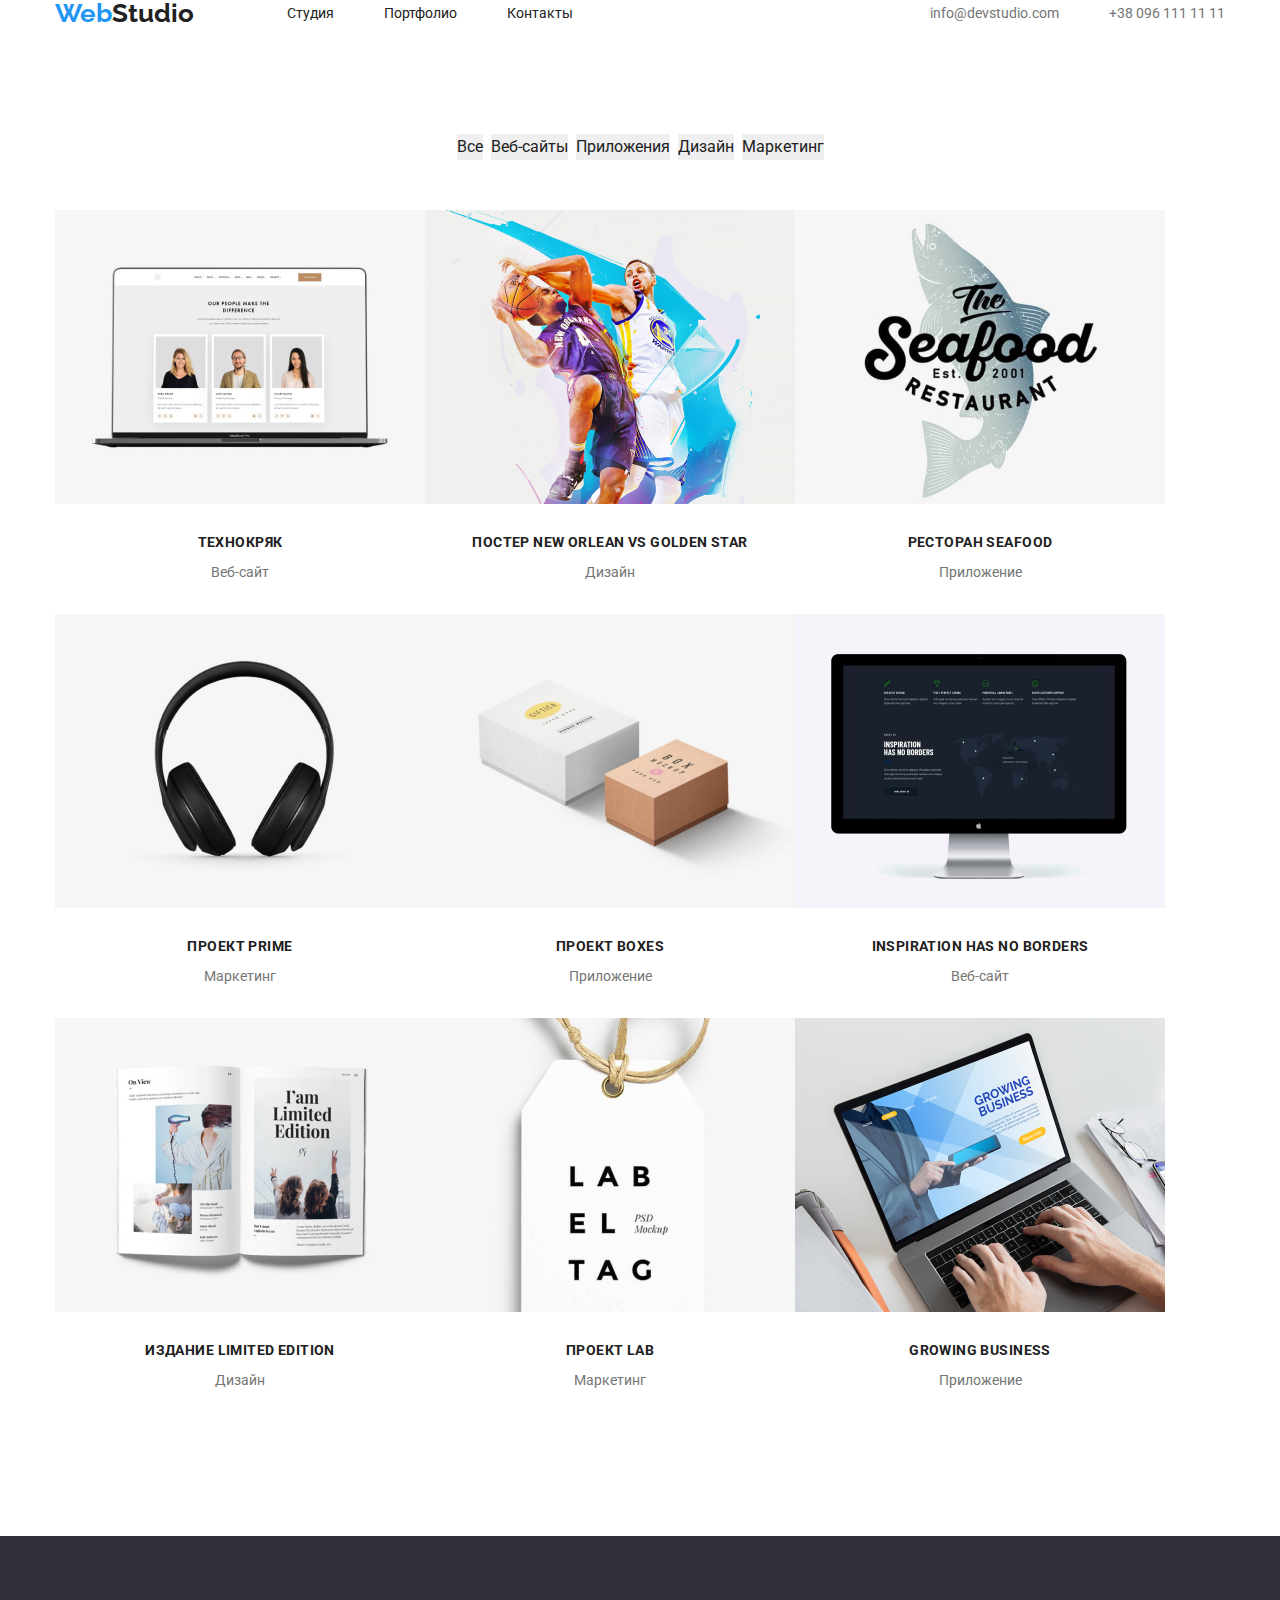
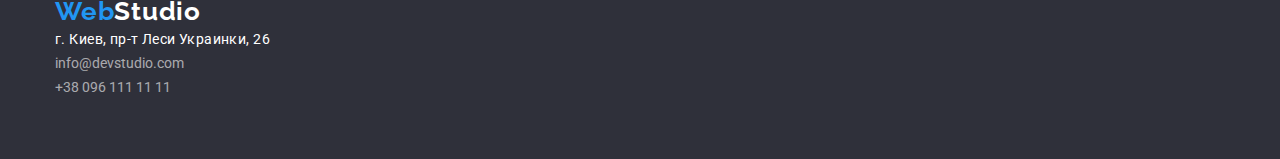
==== commit 427f9414: "studio&portfolio done" ====
--- a/portfolio.html
+++ b/portfolio.html
@@ -57,25 +57,48 @@
     <main>
       <h1 class="h1-portfolio">portfolio</h1>
       <section>
-        <div class="container">
-          <ul>
-            <li><button class="button-portfolio" type="button">Все</button></li>
+        <div class="container portfolio-buttons-padding">
+          <ul class="ul-portfolio-buttons">
             <li>
-              <button class="button-portfolio" type="button">Веб-сайты</button>
+              <button
+                class="button-portfolio portfolio-buttons-mr"
+                type="button"
+              >
+                Все
+              </button>
             </li>
             <li>
-              <button class="button-portfolio" type="button">Приложения</button>
+              <button
+                class="button-portfolio portfolio-buttons-mr"
+                type="button"
+              >
+                Веб-сайты
+              </button>
             </li>
             <li>
-              <button class="button-portfolio" type="button">Дизайн</button>
+              <button
+                class="button-portfolio portfolio-buttons-mr"
+                type="button"
+              >
+                Приложения
+              </button>
+            </li>
+            <li>
+              <button
+                class="button-portfolio portfolio-buttons-mr"
+                type="button"
+              >
+                Дизайн
+              </button>
             </li>
             <li>
               <button class="button-portfolio" type="button">Маркетинг</button>
             </li>
           </ul>
-
-          <ul>
-            <li>
+        </div>
+        <div class="container portfolio-imgs-padding">
+          <ul class="ul-portfolio-flex">
+            <li class="li-portfolio-flex">
               <img
                 src="./img/portfolio1.png"
                 alt="ноутбук с сайтом на экране"
@@ -83,42 +106,42 @@
               <h2 class="team-h3">Технокряк</h2>
               <p class="team-text">Веб-сайт</p>
             </li>
-            <li>
+            <li class="li-portfolio-flex">
               <img src="./img/portfolio2.png" alt="постер с баскетболом" />
               <h2 class="team-h3">Постер New Orlean vs Golden Star</h2>
               <p class="team-text">Дизайн</p>
             </li>
-            <li>
+            <li class="li-portfolio-flex">
               <img src="./img/portfolio3.png" alt="логотип рыбного ресторана" />
               <h2 class="team-h3">Ресторан Seafood</h2>
               <p class="team-text">Приложение</p>
             </li>
-            <li>
+            <li class="li-portfolio-flex">
               <img src="./img/portfolio4.png  " alt="наушники" />
               <h2 class="team-h3">Проект Prime</h2>
               <p class="team-text">Маркетинг</p>
             </li>
-            <li>
+            <li class="li-portfolio-flex">
               <img src="./img/portfolio5.png" alt="две коробки" />
               <h2 class="team-h3">Проект Boxes</h2>
               <p class="team-text">Приложение</p>
             </li>
-            <li>
+            <li class="li-portfolio-flex">
               <img src="./img/portfolio6.png" alt="экран компьютера" />
               <h2 class="team-h3">Inspiration has no Borders</h2>
               <p class="team-text">Веб-сайт</p>
             </li>
-            <li>
+            <li class="li-portfolio-flex">
               <img src="./img/portfolio7.png" alt="открытая книга" />
               <h2 class="team-h3">Издание Limited Edition</h2>
               <p class="team-text">Дизайн</p>
             </li>
-            <li>
+            <li class="li-portfolio-flex">
               <img src="./img/portfolio8.png" alt="лейбл" />
               <h2 class="team-h3">Проект LAB</h2>
               <p class="team-text">Маркетинг</p>
             </li>
-            <li>
+            <li class="li-portfolio-flex">
               <img src="./img/portfolio9.png" alt="ноутбук" />
               <h2 class="team-h3">Growing Business</h2>
               <p class="team-text">Приложение</p>
@@ -128,7 +151,7 @@
       </section>
     </main>
     <footer>
-      <div class="container">
+      <div class="container footer-padding">
         <a class="webstudio-footer" href="./index.html">
           <span class="web-blue">Web</span>Studio
         </a>
--- a/css/styles.css
+++ b/css/styles.css
@@ -69,6 +69,8 @@
 }
 .main-up {
   background: #2f303a;
+  padding-top: 200px;
+  padding-bottom: 200px;
 }
 .h1-class {
   font-family: var(--mainfont);
@@ -77,12 +79,22 @@
   font-size: 44px;
   line-height: 60px;
   text-align: center;
+
   letter-spacing: 0.06em;
   text-transform: uppercase;
   color: #ffffff;
 }
 .top-button {
+  display: flex;
+  align-items: center;
+  justify-content: center;
+  text-align: center;
+  margin-left: auto;
+  margin-right: auto;
+  margin-top: 30px;
   background: #2196f3;
+  line-height: 30px;
+  width: 136px;
   box-shadow: 0px 4px 4px rgba(0, 0, 0, 0.15);
   border-radius: 4px;
   font-family: var(--mainfont);
@@ -91,10 +103,17 @@
   color: #ffffff;
 }
 .h2-class {
-  display: none;
+  opacity: 0;
+}
+.four-peq-flex {
+  display: flex;
+}
+.four-peq-mright :not(:last-child) {
+  margin-right: 30px;
 }
 .four-peq {
-  margin: 0px 0px 94px 0px;
+  padding-top: 94px;
+  padding-bottom: 94px;
 }
 .four-peq-h3 {
   font-family: var(--mainfont);
@@ -105,6 +124,7 @@
   letter-spacing: 0.03em;
   text-transform: uppercase;
   color: #212121;
+  margin-bottom: 10px;
 }
 .four-peq-text {
   font-family: var(--mainfont);
@@ -124,10 +144,16 @@
   text-align: center;
   letter-spacing: 0.03em;
   color: #212121;
+  margin-bottom: 50px;
+}
+.chem-padding {
+  padding-bottom: 188px;
 }
 .chem-ul {
-  padding: auto;
-  margin: auto;
+  display: flex;
+}
+.chem-li {
+  margin-right: 30px;
 }
 .team-h2 {
   font-family: var(--mainfont);
@@ -138,6 +164,19 @@
   text-align: center;
   letter-spacing: 0.03em;
   color: #212121;
+  margin-bottom: 50px;
+}
+.team-flex {
+  display: flex;
+}
+.team-li-mr {
+  margin-right: 30px;
+}
+.team-li-flex {
+  display: flex;
+  flex-direction: column;
+  align-items: center;
+  box-shadow: 0px 1px 5px 0px rgba(0, 0, 0, 0.75);
 }
 .team-h3 {
   font-family: var(--mainfont);
@@ -148,6 +187,7 @@
   letter-spacing: 0.03em;
   text-transform: uppercase;
   color: #212121;
+  margin-top: 30px;
 }
 .team-text {
   font-family: var(--mainfont);
@@ -155,12 +195,20 @@
   font-weight: normal;
   font-size: 14px;
   line-height: 24px;
-  letter-spacing: 0.03em;
   color: #757575;
+  margin-top: 10px;
+  margin-bottom: 30px;
+}
+.our-team-padding {
+  padding-bottom: 94px;
 }
 footer {
   background: #2f303a;
 }
+.footer-padding {
+  padding-top: 60px;
+  padding-bottom: 60px;
+}
 .webstudio-footer {
   font-family: var(--scndfont);
   font-style: normal;
@@ -169,6 +217,7 @@
   line-height: 31px;
   letter-spacing: 0.03em;
   color: rgb(255, 255, 255);
+  margin-bottom: 20px;
 }
 .footer-text {
   font-family: var(--mainfont);
@@ -208,3 +257,26 @@
   font-weight: bold;
   color: #ffffff;
 }
+.portfolio-buttons-padding {
+  padding-top: 94px;
+  padding-bottom: 50px;
+}
+.ul-portfolio-buttons {
+  display: flex;
+  justify-content: center;
+}
+.portfolio-buttons-mr {
+  margin-right: 8px;
+}
+.ul-portfolio-flex {
+  display: flex;
+  flex-wrap: wrap;
+}
+.li-portfolio-flex {
+  display: flex;
+  flex-direction: column;
+  align-items: center;
+}
+.portfolio-imgs-padding {
+  padding-bottom: 114px;
+}
